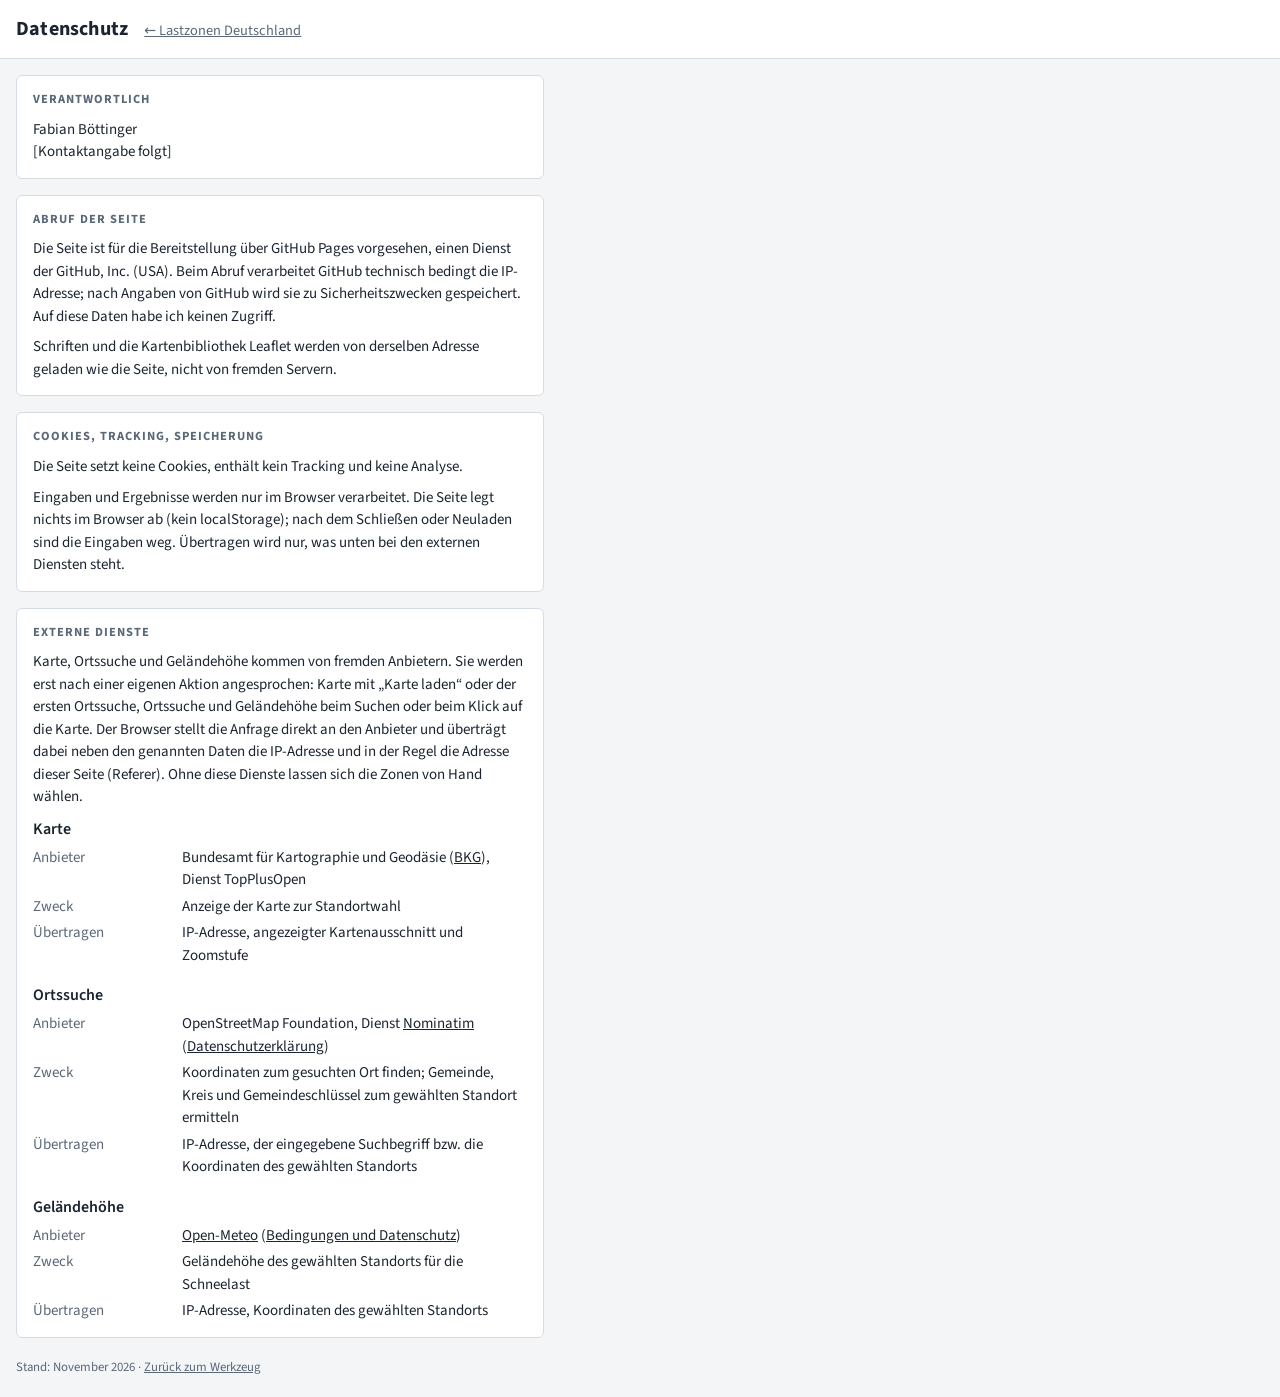
==== datenschutz.html @ 17a688e0 "Datenschutz: Schriften und Leaflet lokal, Dienste erst nach Klick - Source Sans 3 und IBM Plex Mono " ====
<!doctype html>
<html lang="de">
<head>
<meta charset="utf-8">
<meta name="viewport" content="width=device-width, initial-scale=1, viewport-fit=cover">
<title>Datenschutz – Lastzonen Deutschland</title>
<link rel="stylesheet" href="fonts/fonts.css">
<style>
:root{
  --bg:#f3f5f7; --panel:#ffffff; --fg:#1b2430; --muted:#5b6878; --line:#d5dce4;
  --accent:#b8860b; --accent-bg:#fbf3dc; --warn:#a33a2a;
  --sans:"Source Sans 3",system-ui,-apple-system,"Segoe UI",sans-serif;
}
@media (prefers-color-scheme:dark){:root:not([data-theme="light"]){
  --bg:#12171d; --panel:#1a212a; --fg:#e4e9ef; --muted:#93a1b1; --line:#2c3743;
  --accent:#e0b44a; --accent-bg:#2b2617; --warn:#e07a68; color-scheme:dark}}
:root[data-theme="dark"]{
  --bg:#12171d; --panel:#1a212a; --fg:#e4e9ef; --muted:#93a1b1; --line:#2c3743;
  --accent:#e0b44a; --accent-bg:#2b2617; --warn:#e07a68; color-scheme:dark}
*{box-sizing:border-box}
body{margin:0;background:var(--bg);color:var(--fg);font:15px/1.5 var(--sans)}
header{display:flex;flex-wrap:wrap;align-items:baseline;gap:4px 16px;padding-block:14px;
  padding-left:max(16px,env(safe-area-inset-left,0px));padding-right:max(16px,env(safe-area-inset-right,0px));
  border-bottom:1px solid var(--line);background:var(--panel)}
header h1{margin:0;font-size:1.25rem;font-weight:700;letter-spacing:.01em}
header a{color:var(--muted);font-size:.9rem}
main{display:flex;flex-direction:column;gap:16px;max-width:80ch;padding-block:16px;
  padding-left:max(16px,env(safe-area-inset-left,0px));padding-right:max(16px,env(safe-area-inset-right,0px))}
section{background:var(--panel);border:1px solid var(--line);border-radius:6px;padding:14px 16px}
section h2{margin:0 0 10px;font-size:.78rem;text-transform:uppercase;letter-spacing:.08em;color:var(--muted)}
section p{margin:0 0 8px}
section p:last-child{margin-bottom:0}
dl{margin:0;display:grid;grid-template-columns:minmax(0,9em) minmax(0,1fr);gap:4px 14px}
dl + h3{margin-top:16px}
h3{margin:0 0 6px;font-size:1rem;font-weight:600}
dt{color:var(--muted)}
dd{margin:0}
@media (max-width:420px){dl{grid-template-columns:minmax(0,1fr)} dd{margin-bottom:6px}}
a{color:inherit}
footer{padding-block:4px 20px;padding-left:max(16px,env(safe-area-inset-left,0px));padding-right:max(16px,env(safe-area-inset-right,0px));
  color:var(--muted);font-size:.8rem;max-width:80ch}
</style>
</head>
<body>
<header>
  <h1>Datenschutz</h1>
  <a href="index.html">← Lastzonen Deutschland</a>
</header>

<main>
  <section>
    <h2>Verantwortlich</h2>
    <p>Fabian Böttinger<br>[Kontaktangabe folgt]</p>
  </section>

  <section>
    <h2>Abruf der Seite</h2>
    <p>Die Seite ist für die Bereitstellung über GitHub Pages vorgesehen, einen Dienst der GitHub, Inc. (USA).
      Beim Abruf verarbeitet GitHub technisch bedingt die IP-Adresse; nach Angaben von GitHub wird sie zu Sicherheitszwecken gespeichert.
      Auf diese Daten habe ich keinen Zugriff.</p>
    <p>Schriften und die Kartenbibliothek Leaflet werden von derselben Adresse geladen wie die Seite, nicht von fremden Servern.</p>
  </section>

  <section>
    <h2>Cookies, Tracking, Speicherung</h2>
    <p>Die Seite setzt keine Cookies, enthält kein Tracking und keine Analyse.</p>
    <p>Eingaben und Ergebnisse werden nur im Browser verarbeitet. Die Seite legt nichts im Browser ab (kein localStorage);
      nach dem Schließen oder Neuladen sind die Eingaben weg. Übertragen wird nur, was unten bei den externen Diensten steht.</p>
  </section>

  <section>
    <h2>Externe Dienste</h2>
    <p>Karte, Ortssuche und Geländehöhe kommen von fremden Anbietern. Sie werden erst nach einer eigenen Aktion angesprochen:
      Karte mit „Karte laden“ oder der ersten Ortssuche, Ortssuche und Geländehöhe beim Suchen oder beim Klick auf die Karte.
      Der Browser stellt die Anfrage direkt an den Anbieter und überträgt dabei neben den genannten Daten die IP-Adresse
      und in der Regel die Adresse dieser Seite (Referer). Ohne diese Dienste lassen sich die Zonen von Hand wählen.</p>

    <h3>Karte</h3>
    <dl>
      <dt>Anbieter</dt><dd>Bundesamt für Kartographie und Geodäsie (<a href="https://www.bkg.bund.de">BKG</a>), Dienst TopPlusOpen</dd>
      <dt>Zweck</dt><dd>Anzeige der Karte zur Standortwahl</dd>
      <dt>Übertragen</dt><dd>IP-Adresse, angezeigter Kartenausschnitt und Zoomstufe</dd>
    </dl>

    <h3>Ortssuche</h3>
    <dl>
      <dt>Anbieter</dt><dd>OpenStreetMap Foundation, Dienst <a href="https://nominatim.org">Nominatim</a>
        (<a href="https://osmfoundation.org/wiki/Privacy_Policy">Datenschutzerklärung</a>)</dd>
      <dt>Zweck</dt><dd>Koordinaten zum gesuchten Ort finden; Gemeinde, Kreis und Gemeindeschlüssel zum gewählten Standort ermitteln</dd>
      <dt>Übertragen</dt><dd>IP-Adresse, der eingegebene Suchbegriff bzw. die Koordinaten des gewählten Standorts</dd>
    </dl>

    <h3>Geländehöhe</h3>
    <dl>
      <dt>Anbieter</dt><dd><a href="https://open-meteo.com/">Open-Meteo</a> (<a href="https://open-meteo.com/en/terms">Bedingungen und Datenschutz</a>)</dd>
      <dt>Zweck</dt><dd>Geländehöhe des gewählten Standorts für die Schneelast</dd>
      <dt>Übertragen</dt><dd>IP-Adresse, Koordinaten des gewählten Standorts</dd>
    </dl>
  </section>
</main>

<footer>
  Stand: November 2026 · <a href="index.html">Zurück zum Werkzeug</a>
</footer>
</body>
</html>
---- fonts/fonts.css ----
/* Selbst gehostete Schriften, siehe OFL.txt im jeweiligen Ordner. */
@font-face{font-family:'IBM Plex Mono';font-style:normal;font-weight:400;font-display:swap;
  src:url(ibm-plex-mono/ibm-plex-mono-latin-ext-400.woff2) format('woff2');
  unicode-range:U+0100-02BA, U+02BD-02C5, U+02C7-02CC, U+02CE-02D7, U+02DD-02FF, U+0304, U+0308, U+0329, U+1D00-1DBF, U+1E00-1E9F, U+1EF2-1EFF, U+2020, U+20A0-20AB, U+20AD-20C4, U+2113, U+2C60-2C7F, U+A720-A7FF}
@font-face{font-family:'IBM Plex Mono';font-style:normal;font-weight:400;font-display:swap;
  src:url(ibm-plex-mono/ibm-plex-mono-latin-400.woff2) format('woff2');
  unicode-range:U+0000-00FF, U+0131, U+0152-0153, U+02BB-02BC, U+02C6, U+02DA, U+02DC, U+0304, U+0308, U+0329, U+2000-206F, U+20AC, U+2122, U+2191, U+2193, U+2212, U+2215, U+FEFF, U+FFFD}
@font-face{font-family:'Source Sans 3';font-style:normal;font-weight:400;font-display:swap;
  src:url(source-sans-3/source-sans-3-latin-ext-variable.woff2) format('woff2');
  unicode-range:U+0100-02BA, U+02BD-02C5, U+02C7-02CC, U+02CE-02D7, U+02DD-02FF, U+0304, U+0308, U+0329, U+1D00-1DBF, U+1E00-1E9F, U+1EF2-1EFF, U+2020, U+20A0-20AB, U+20AD-20C4, U+2113, U+2C60-2C7F, U+A720-A7FF}
@font-face{font-family:'Source Sans 3';font-style:normal;font-weight:400;font-display:swap;
  src:url(source-sans-3/source-sans-3-latin-variable.woff2) format('woff2');
  unicode-range:U+0000-00FF, U+0131, U+0152-0153, U+02BB-02BC, U+02C6, U+02DA, U+02DC, U+0304, U+0308, U+0329, U+2000-206F, U+20AC, U+2122, U+2191, U+2193, U+2212, U+2215, U+FEFF, U+FFFD}
@font-face{font-family:'Source Sans 3';font-style:normal;font-weight:600;font-display:swap;
  src:url(source-sans-3/source-sans-3-latin-ext-variable.woff2) format('woff2');
  unicode-range:U+0100-02BA, U+02BD-02C5, U+02C7-02CC, U+02CE-02D7, U+02DD-02FF, U+0304, U+0308, U+0329, U+1D00-1DBF, U+1E00-1E9F, U+1EF2-1EFF, U+2020, U+20A0-20AB, U+20AD-20C4, U+2113, U+2C60-2C7F, U+A720-A7FF}
@font-face{font-family:'Source Sans 3';font-style:normal;font-weight:600;font-display:swap;
  src:url(source-sans-3/source-sans-3-latin-variable.woff2) format('woff2');
  unicode-range:U+0000-00FF, U+0131, U+0152-0153, U+02BB-02BC, U+02C6, U+02DA, U+02DC, U+0304, U+0308, U+0329, U+2000-206F, U+20AC, U+2122, U+2191, U+2193, U+2212, U+2215, U+FEFF, U+FFFD}
@font-face{font-family:'Source Sans 3';font-style:normal;font-weight:700;font-display:swap;
  src:url(source-sans-3/source-sans-3-latin-ext-variable.woff2) format('woff2');
  unicode-range:U+0100-02BA, U+02BD-02C5, U+02C7-02CC, U+02CE-02D7, U+02DD-02FF, U+0304, U+0308, U+0329, U+1D00-1DBF, U+1E00-1E9F, U+1EF2-1EFF, U+2020, U+20A0-20AB, U+20AD-20C4, U+2113, U+2C60-2C7F, U+A720-A7FF}
@font-face{font-family:'Source Sans 3';font-style:normal;font-weight:700;font-display:swap;
  src:url(source-sans-3/source-sans-3-latin-variable.woff2) format('woff2');
  unicode-range:U+0000-00FF, U+0131, U+0152-0153, U+02BB-02BC, U+02C6, U+02DA, U+02DC, U+0304, U+0308, U+0329, U+2000-206F, U+20AC, U+2122, U+2191, U+2193, U+2212, U+2215, U+FEFF, U+FFFD}
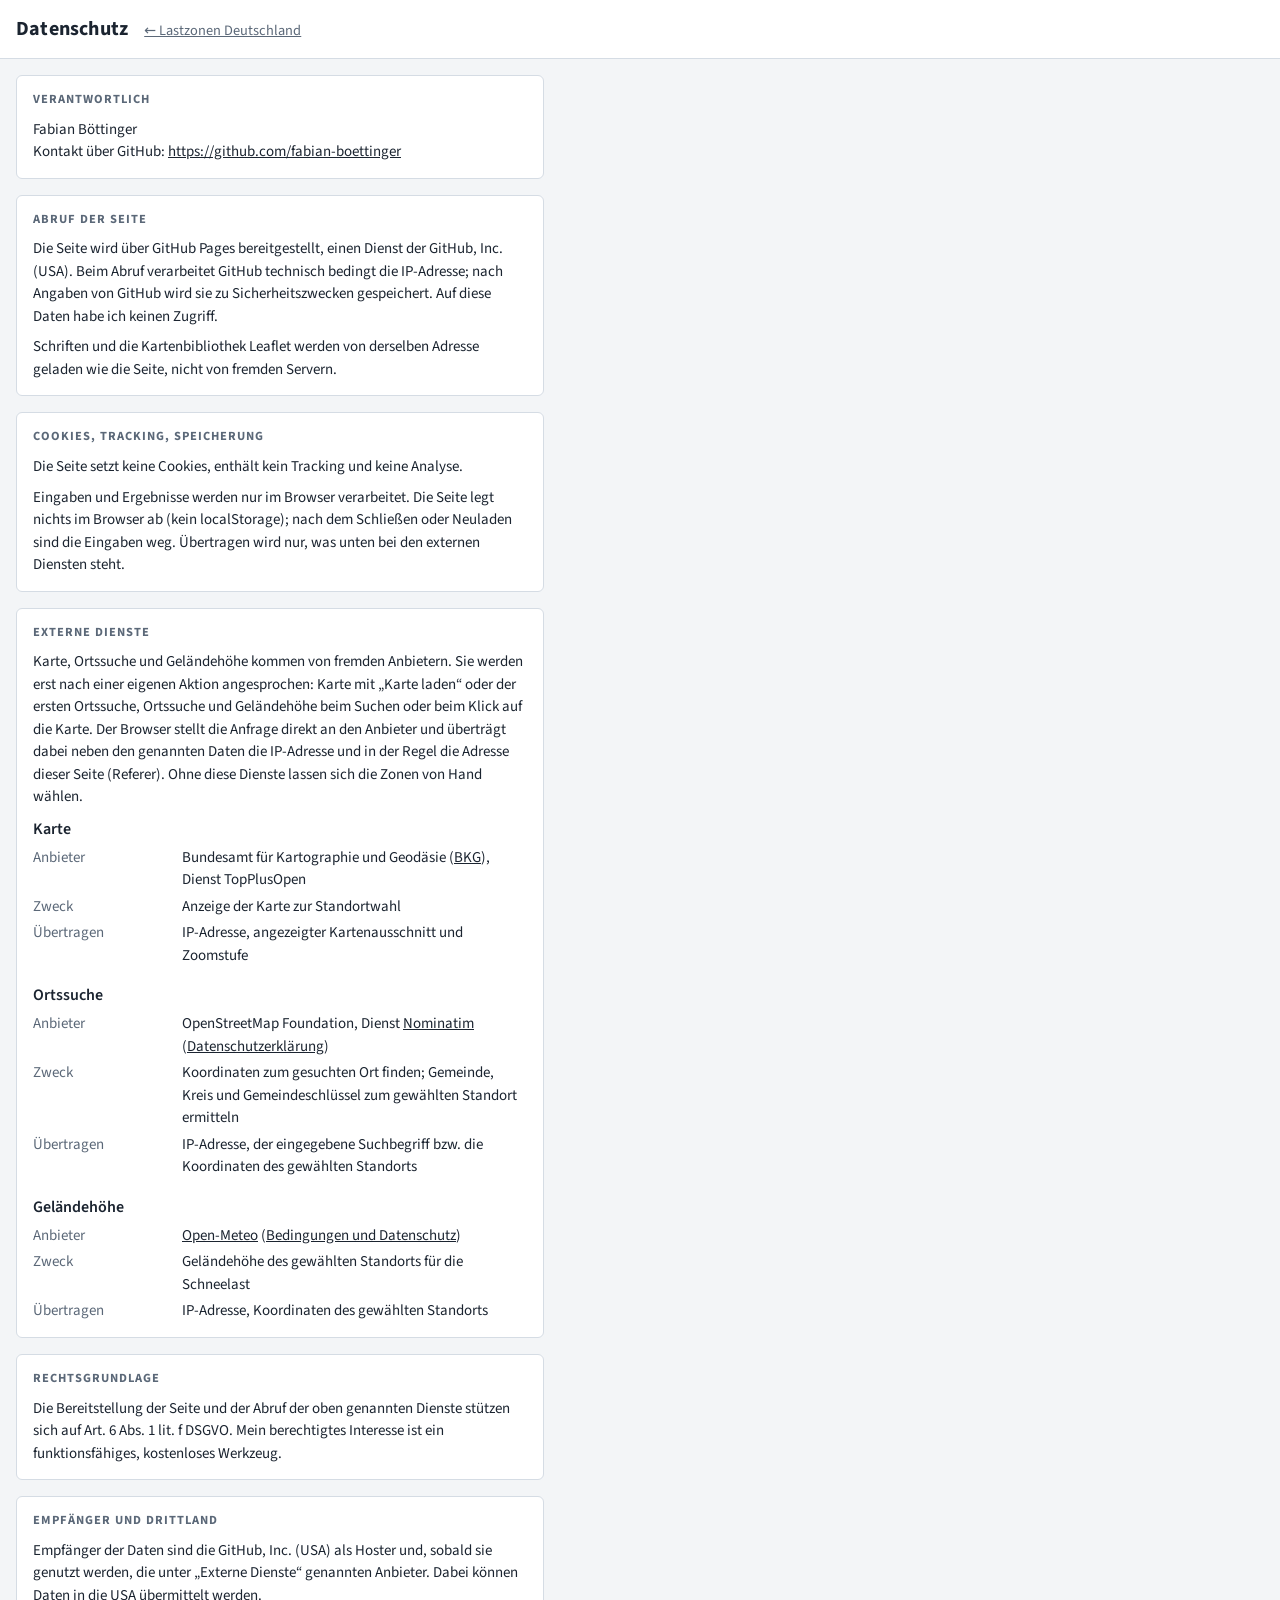
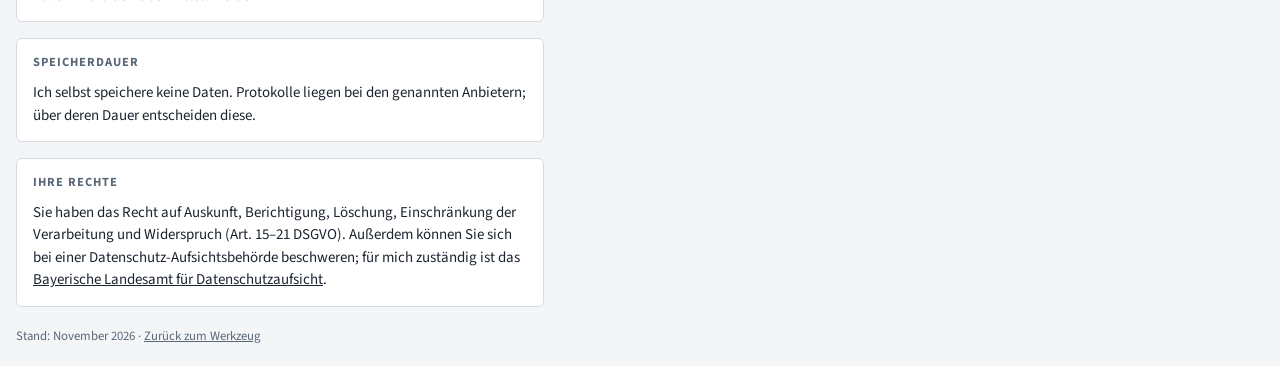
==== commit 7e0f9937: "Datenschutz: Rechtsgrundlage, Empfänger, Speicherdauer, Rechte, Kontakt Co-Authored-By: Claude Fable" ====
--- a/datenschutz.html
+++ b/datenschutz.html
@@ -50,12 +50,12 @@
 <main>
   <section>
     <h2>Verantwortlich</h2>
-    <p>Fabian Böttinger<br>[Kontaktangabe folgt]</p>
+    <p>Fabian Böttinger<br>Kontakt über GitHub: <a href="https://github.com/fabian-boettinger">https://github.com/fabian-boettinger</a></p>
   </section>
 
   <section>
     <h2>Abruf der Seite</h2>
-    <p>Die Seite ist für die Bereitstellung über GitHub Pages vorgesehen, einen Dienst der GitHub, Inc. (USA).
+    <p>Die Seite wird über GitHub Pages bereitgestellt, einen Dienst der GitHub, Inc. (USA).
       Beim Abruf verarbeitet GitHub technisch bedingt die IP-Adresse; nach Angaben von GitHub wird sie zu Sicherheitszwecken gespeichert.
       Auf diese Daten habe ich keinen Zugriff.</p>
     <p>Schriften und die Kartenbibliothek Leaflet werden von derselben Adresse geladen wie die Seite, nicht von fremden Servern.</p>
@@ -97,6 +97,30 @@
       <dt>Übertragen</dt><dd>IP-Adresse, Koordinaten des gewählten Standorts</dd>
     </dl>
   </section>
+
+  <section>
+    <h2>Rechtsgrundlage</h2>
+    <p>Die Bereitstellung der Seite und der Abruf der oben genannten Dienste stützen sich auf Art. 6 Abs. 1 lit. f DSGVO.
+      Mein berechtigtes Interesse ist ein funktionsfähiges, kostenloses Werkzeug.</p>
+  </section>
+
+  <section>
+    <h2>Empfänger und Drittland</h2>
+    <p>Empfänger der Daten sind die GitHub, Inc. (USA) als Hoster und, sobald sie genutzt werden, die unter „Externe Dienste“
+      genannten Anbieter. Dabei können Daten in die USA übermittelt werden.</p>
+  </section>
+
+  <section>
+    <h2>Speicherdauer</h2>
+    <p>Ich selbst speichere keine Daten. Protokolle liegen bei den genannten Anbietern; über deren Dauer entscheiden diese.</p>
+  </section>
+
+  <section>
+    <h2>Ihre Rechte</h2>
+    <p>Sie haben das Recht auf Auskunft, Berichtigung, Löschung, Einschränkung der Verarbeitung und Widerspruch
+      (Art. 15–21 DSGVO). Außerdem können Sie sich bei einer Datenschutz-Aufsichtsbehörde beschweren; für mich zuständig ist das
+      <a href="https://www.lda.bayern.de">Bayerische Landesamt für Datenschutzaufsicht</a>.</p>
+  </section>
 </main>
 
 <footer>
